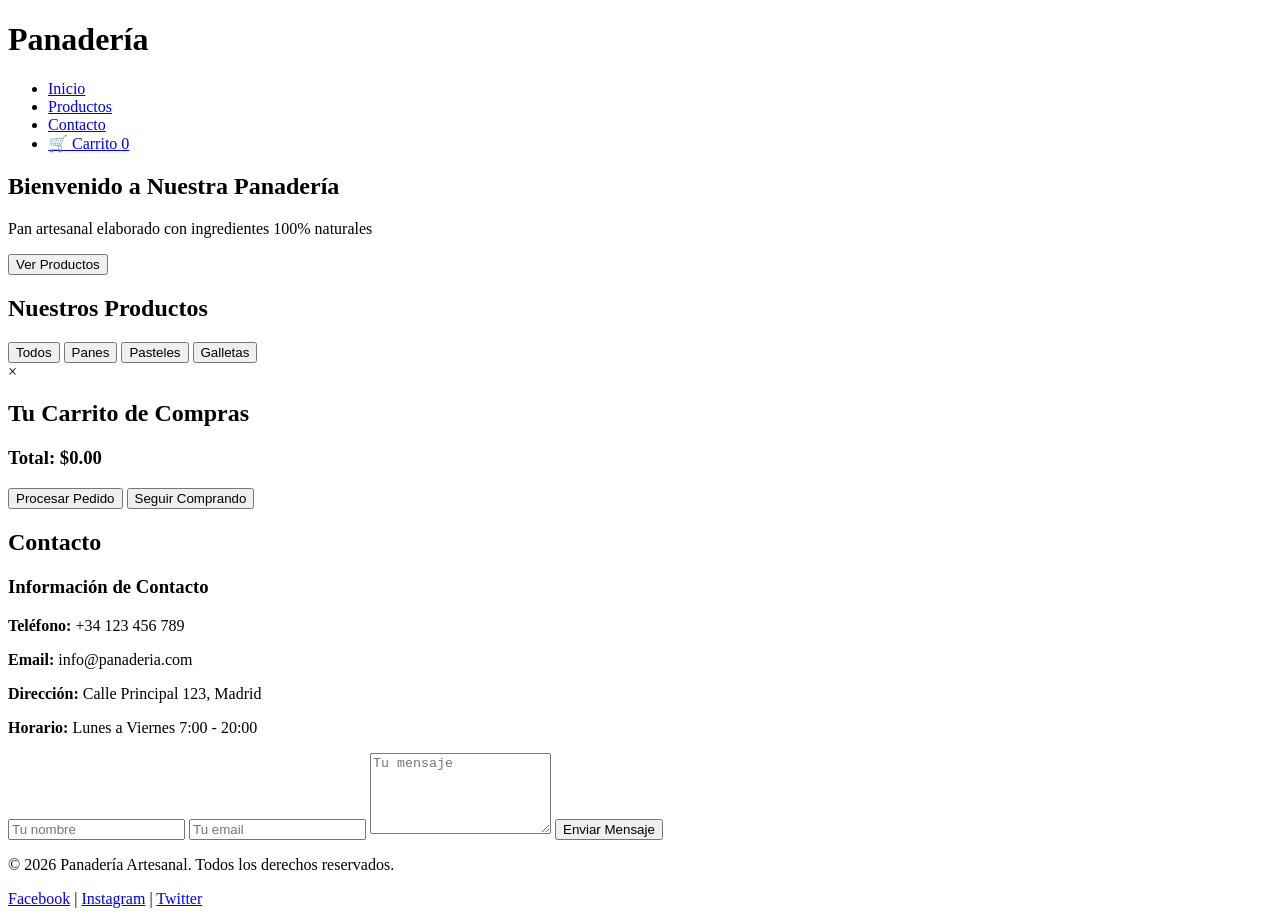
==== index.html @ dc88ebb2 "index.html" ====
<!DOCTYPE html>
<html lang="es">
<head>
    <meta charset="UTF-8">
    <meta name="viewport" content="width=device-width, initial-scale=1.0">
    <title>Panadería</title>
    <link rel="stylesheet" href="styles.css">
</head>
<body>
    <header class="header">
        <div class="container">
            <div class="logo">
                <h1>Panadería</h1>
            </div>
            <nav class="navbar">
                <ul>
                    <li><a href="#inicio">Inicio</a></li>
                    <li><a href="#productos">Productos</a></li>
                    <li><a href="#contacto">Contacto</a></li>
                    <li><a href="#carrito" class="carrito-link">🛒 Carrito <span id="contador-carrito">0</span></a></li>
                </ul>
            </nav>
        </div>
    </header>

    <section class="hero" id="inicio">
        <div class="container">
            <h2>Bienvenido a Nuestra Panadería</h2>
            <p>Pan artesanal elaborado con ingredientes 100% naturales</p>
            <button class="btn-primario" onclick="document.getElementById('productos').scrollIntoView({behavior: 'smooth'})">
                Ver Productos
            </button>
        </div>
    </section>

    <section class="productos" id="productos">
        <div class="container">
            <h2>Nuestros Productos</h2>
            <div class="filtros">
                <button class="filtro-btn activo" onclick="filtrarProductos('todos')">Todos</button>
                <button class="filtro-btn" onclick="filtrarProductos('panes')">Panes</button>
                <button class="filtro-btn" onclick="filtrarProductos('pasteles')">Pasteles</button>
                <button class="filtro-btn" onclick="filtrarProductos('galletas')">Galletas</button>
            </div>
            <div class="grid-productos" id="grid-productos">
            </div>
        </div>
    </section>

    <!-- MODAL DEL CARRITO -->
    <div id="modal-carrito" class="modal">
        <div class="modal-contenido">
            <span class="cerrar" onclick="cerrarCarrito()">&times;</span>
            <h2>Tu Carrito de Compras</h2>
            <div id="contenido-carrito">
        
            </div>
            <div class="total-carrito">
                <h3>Total: $<span id="total">0.00</span></h3>
                <button class="btn-primario" onclick="procesarPedido()">Procesar Pedido</button>
                <button class="btn-secundario" onclick="cerrarCarrito()">Seguir Comprando</button>
            </div>
        </div>
    </div>

    <section class="contacto" id="contacto">
        <div class="container">
            <h2>Contacto</h2>
            <div class="contacto-grid">
                <div class="contacto-info">
                    <h3>Información de Contacto</h3>
                    <p><strong>Teléfono:</strong> +34 123 456 789</p>
                    <p><strong>Email:</strong> info@panaderia.com</p>
                    <p><strong>Dirección:</strong> Calle Principal 123, Madrid</p>
                    <p><strong>Horario:</strong> Lunes a Viernes 7:00 - 20:00</p>
                </div>
                <form class="formulario-contacto" onsubmit="enviarContacto(event)">
                    <input type="text" id="nombre" placeholder="Tu nombre" required>
                    <input type="email" id="email" placeholder="Tu email" required>
                    <textarea id="mensaje" placeholder="Tu mensaje" rows="5" required></textarea>
                    <button type="submit" class="btn-primario">Enviar Mensaje</button>
                </form>
            </div>
        </div>
    </section>

    <footer class="footer">
        <div class="container">
            <p>&copy; 2026 Panadería Artesanal. Todos los derechos reservados.</p>
            <div class="redes-sociales">
                <a href="#">Facebook</a> | 
                <a href="#">Instagram</a> | 
                <a href="#">Twitter</a>
            </div>
        </div>
    </footer>

    <script src="javaScript.js"></script>
</body>
</html>
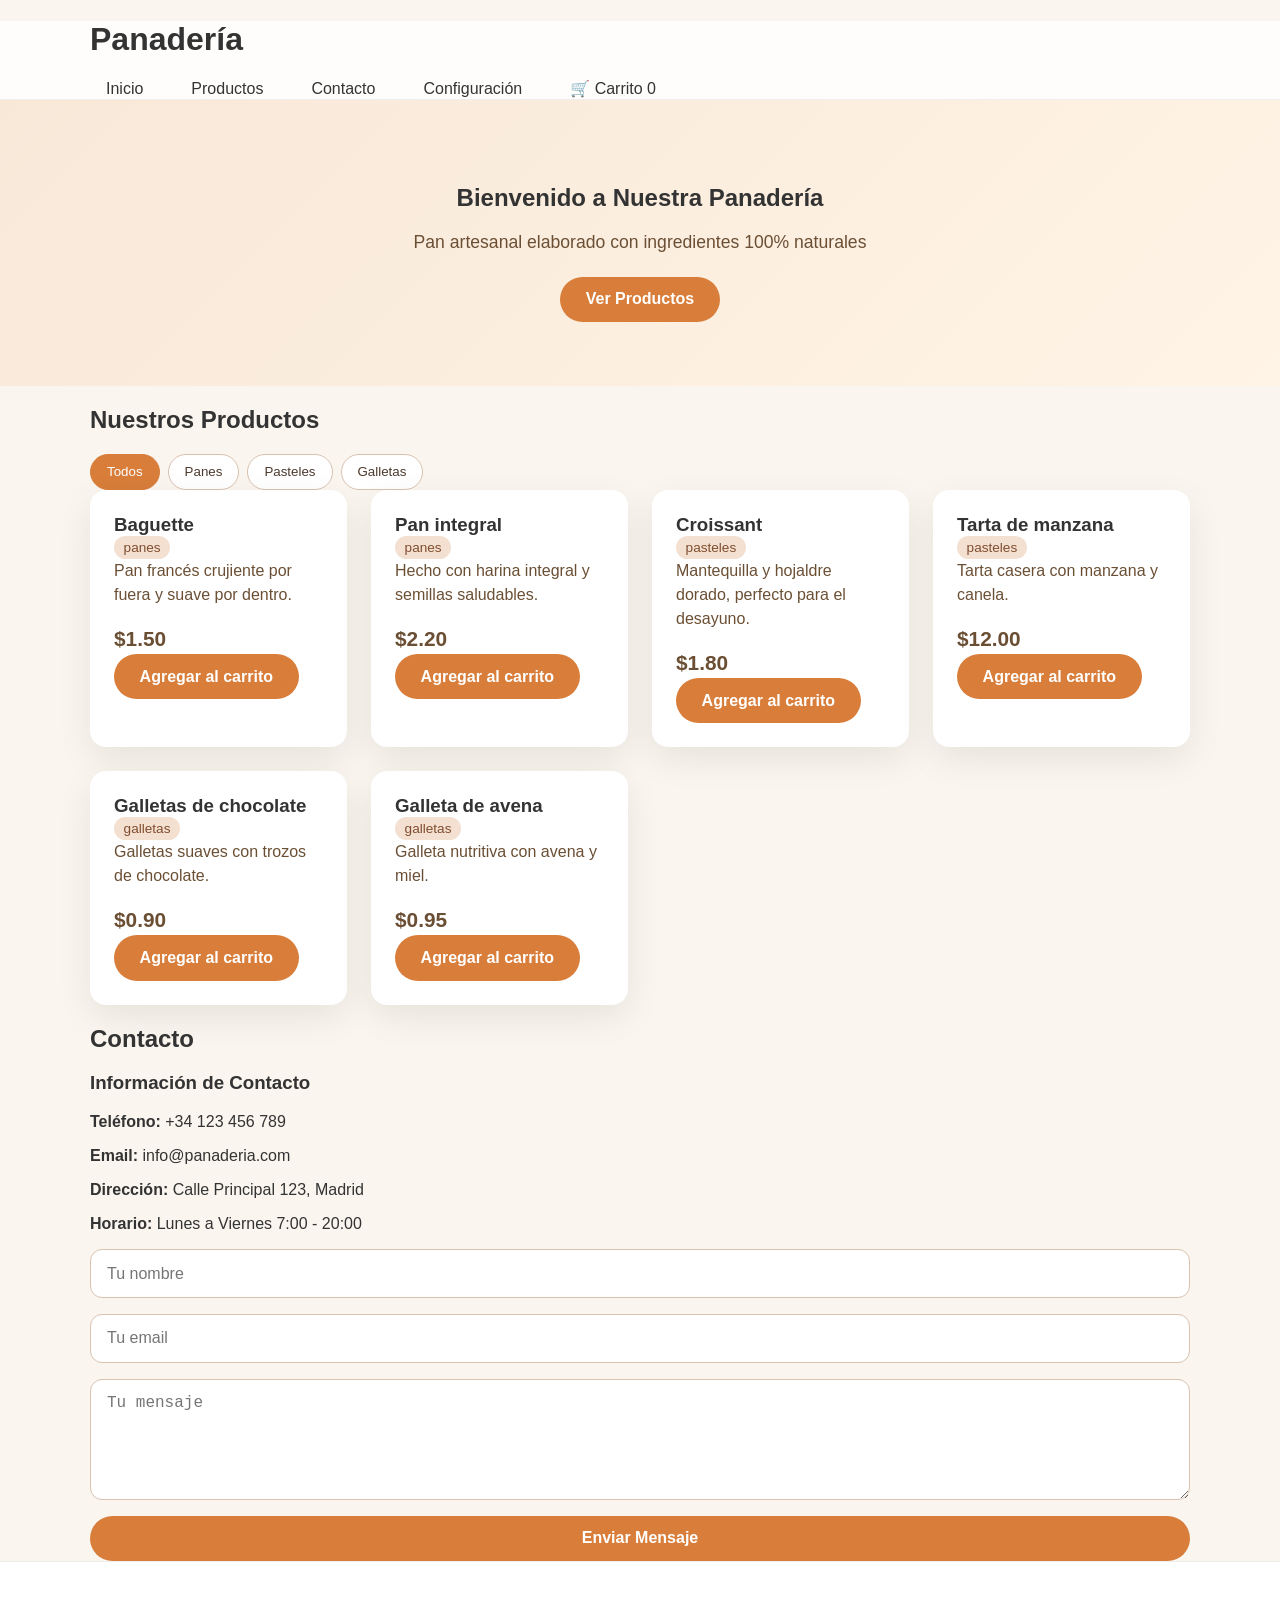
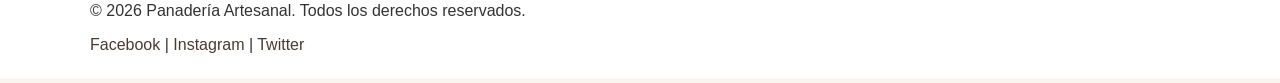
==== commit cee4272a: "html por completar" ====
--- a/index.html
+++ b/index.html
@@ -15,9 +15,10 @@
             <nav class="navbar">
                 <ul>
                     <li><a href="#inicio">Inicio</a></li>
-                    <li><a href="#productos">Productos</a></li>
-                    <li><a href="#contacto">Contacto</a></li>
-                    <li><a href="#carrito" class="carrito-link">🛒 Carrito <span id="contador-carrito">0</span></a></li>
+                    <li><a href="configura/productos.html">Productos</a></li>
+                    <li><a href="configura/contactos.html">Contacto</a></li>
+                    <li><a href="configura/cofi.html">Configuración</a></li>
+                    <li><a href="configura/carrito.html" class="carrito-link">🛒 Carrito <span id="contador-carrito">0</span></a></li>
                 </ul>
             </nav>
         </div>
@@ -47,7 +48,6 @@
         </div>
     </section>
 
-    <!-- MODAL DEL CARRITO -->
     <div id="modal-carrito" class="modal">
         <div class="modal-contenido">
             <span class="cerrar" onclick="cerrarCarrito()">&times;</span>
--- a/styles.css
+++ b/styles.css
@@ -0,0 +1,290 @@
+* {
+    box-sizing: border-box;
+}
+
+body {
+    margin: 0;
+    font-family: 'Segoe UI', Tahoma, Geneva, Verdana, sans-serif;
+    background: #faf5ef;
+    color: #333;
+}
+
+a {
+    color: inherit;
+    text-decoration: none;
+}
+
+button {
+    cursor: pointer;
+    border: none;
+}
+
+.container {
+    width: min(1100px, 90%);
+    margin: 0 auto;
+}
+
+.header {
+    background: #ffffffcc;
+    position: sticky;
+    top: 0;
+    z-index: 10;
+    border-bottom: 1px solid #eee;
+}
+
+.header-content {
+    display: flex;
+    align-items: center;
+    justify-content: space-between;
+    padding: 1rem 0;
+}
+
+.logo a {
+    font-size: 1.5rem;
+    font-weight: 700;
+}
+
+.navbar ul {
+    list-style: none;
+    display: flex;
+    gap: 1rem;
+    align-items: center;
+    margin: 0;
+    padding: 0;
+}
+
+.navbar a,
+.carrito-btn {
+    color: #333;
+    padding: 0.65rem 1rem;
+    border-radius: 999px;
+    transition: background 0.2s ease;
+}
+
+.navbar a:hover,
+.carrito-btn:hover {
+    background: #f2d1b3;
+}
+
+.hero {
+    background: linear-gradient(135deg, #f8e8d8 0%, #fff4e6 100%);
+    padding: 4rem 0;
+    text-align: center;
+}
+
+.hero h1 {
+    margin: 0 0 1rem;
+    font-size: clamp(2.25rem, 4vw, 3.5rem);
+}
+
+.hero p {
+    margin: 0 0 1.5rem;
+    font-size: 1.1rem;
+    color: #6b4f34;
+}
+
+.btn-primario,
+.btn-secundario {
+    display: inline-flex;
+    align-items: center;
+    justify-content: center;
+    border-radius: 999px;
+    padding: 0.85rem 1.6rem;
+    font-size: 1rem;
+    font-weight: 600;
+}
+
+.btn-primario {
+    background: #d87d3a;
+    color: #fff;
+}
+
+.btn-secundario {
+    background: #f3f1ee;
+    color: #4d3a2e;
+    border: 1px solid #d9c2af;
+}
+
+.section-header {
+    display: flex;
+    align-items: center;
+    justify-content: space-between;
+    gap: 1rem;
+    flex-wrap: wrap;
+    margin-bottom: 2rem;
+}
+
+.section-header h2 {
+    margin: 0;
+    font-size: 2rem;
+}
+
+.filtros {
+    display: flex;
+    flex-wrap: wrap;
+    gap: 0.5rem;
+}
+
+.filtro-btn {
+    background: #fff;
+    color: #4d3a2e;
+    border: 1px solid #d9c2af;
+    border-radius: 999px;
+    padding: 0.6rem 1rem;
+}
+
+.filtro-btn.activo,
+.filtro-btn:hover {
+    background: #d87d3a;
+    color: #fff;
+    border-color: #d87d3a;
+}
+
+.grid-productos {
+    display: grid;
+    grid-template-columns: repeat(auto-fit, minmax(240px, 1fr));
+    gap: 1.5rem;
+}
+
+.producto-card {
+    background: #fff;
+    border-radius: 1rem;
+    padding: 1.5rem;
+    box-shadow: 0 12px 35px rgba(0,0,0,0.08);
+    display: flex;
+    flex-direction: column;
+    gap: 1rem;
+}
+
+.producto-card h3 {
+    margin: 0;
+}
+
+.producto-card p {
+    margin: 0;
+    color: #6b4f34;
+    line-height: 1.5;
+}
+
+.producto-categoria {
+    display: inline-block;
+    background: #f4e0d1;
+    color: #7f4d2f;
+    border-radius: 999px;
+    padding: 0.25rem 0.6rem;
+    font-size: 0.85rem;
+}
+
+.producto-precio {
+    font-size: 1.3rem;
+    font-weight: 700;
+    color: #d87d3a;
+}
+
+.producto-card button {
+    margin-top: auto;
+}
+
+.modal {
+    display: none;
+    position: fixed;
+    inset: 0;
+    background: rgba(0, 0, 0, 0.55);
+    justify-content: center;
+    align-items: center;
+    padding: 1rem;
+}
+
+.modal.activo {
+    display: flex;
+}
+
+.modal-contenido {
+    width: min(620px, 100%);
+    background: #fff;
+    border-radius: 1rem;
+    padding: 2rem;
+    position: relative;
+}
+
+.cerrar {
+    position: absolute;
+    right: 1rem;
+    top: 1rem;
+    font-size: 1.5rem;
+    cursor: pointer;
+    color: #4d3a2e;
+}
+
+.total-carrito {
+    margin-top: 1.5rem;
+    display: flex;
+    align-items: center;
+    justify-content: space-between;
+    gap: 1rem;
+    flex-wrap: wrap;
+}
+
+.contacto-section {
+    display: grid;
+    grid-template-columns: 1fr 1fr;
+    gap: 2rem;
+    align-items: start;
+    padding: 4rem 0;
+}
+
+.contacto-texto h2,
+.contacto-texto p {
+    margin: 0 0 1rem;
+}
+
+.formulario-contacto {
+    display: grid;
+    gap: 1rem;
+}
+
+.formulario-contacto input,
+.formulario-contacto textarea {
+    width: 100%;
+    border: 1px solid #d9c2af;
+    border-radius: 0.75rem;
+    padding: 0.9rem 1rem;
+    font-size: 1rem;
+}
+
+.formulario-contacto button {
+    align-self: start;
+}
+
+.footer {
+    background: #fff;
+    padding: 1.5rem 0;
+    border-top: 1px solid #eee;
+}
+
+.footer-content {
+    display: flex;
+    align-items: center;
+    justify-content: space-between;
+    gap: 1rem;
+    flex-wrap: wrap;
+}
+
+.footer a {
+    color: #4d3a2e;
+}
+
+@media (max-width: 768px) {
+    .header-content,
+    .footer-content,
+    .section-header,
+    .contacto-section {
+        flex-direction: column;
+        align-items: stretch;
+    }
+
+    .navbar ul {
+        flex-wrap: wrap;
+        justify-content: center;
+    }
+}
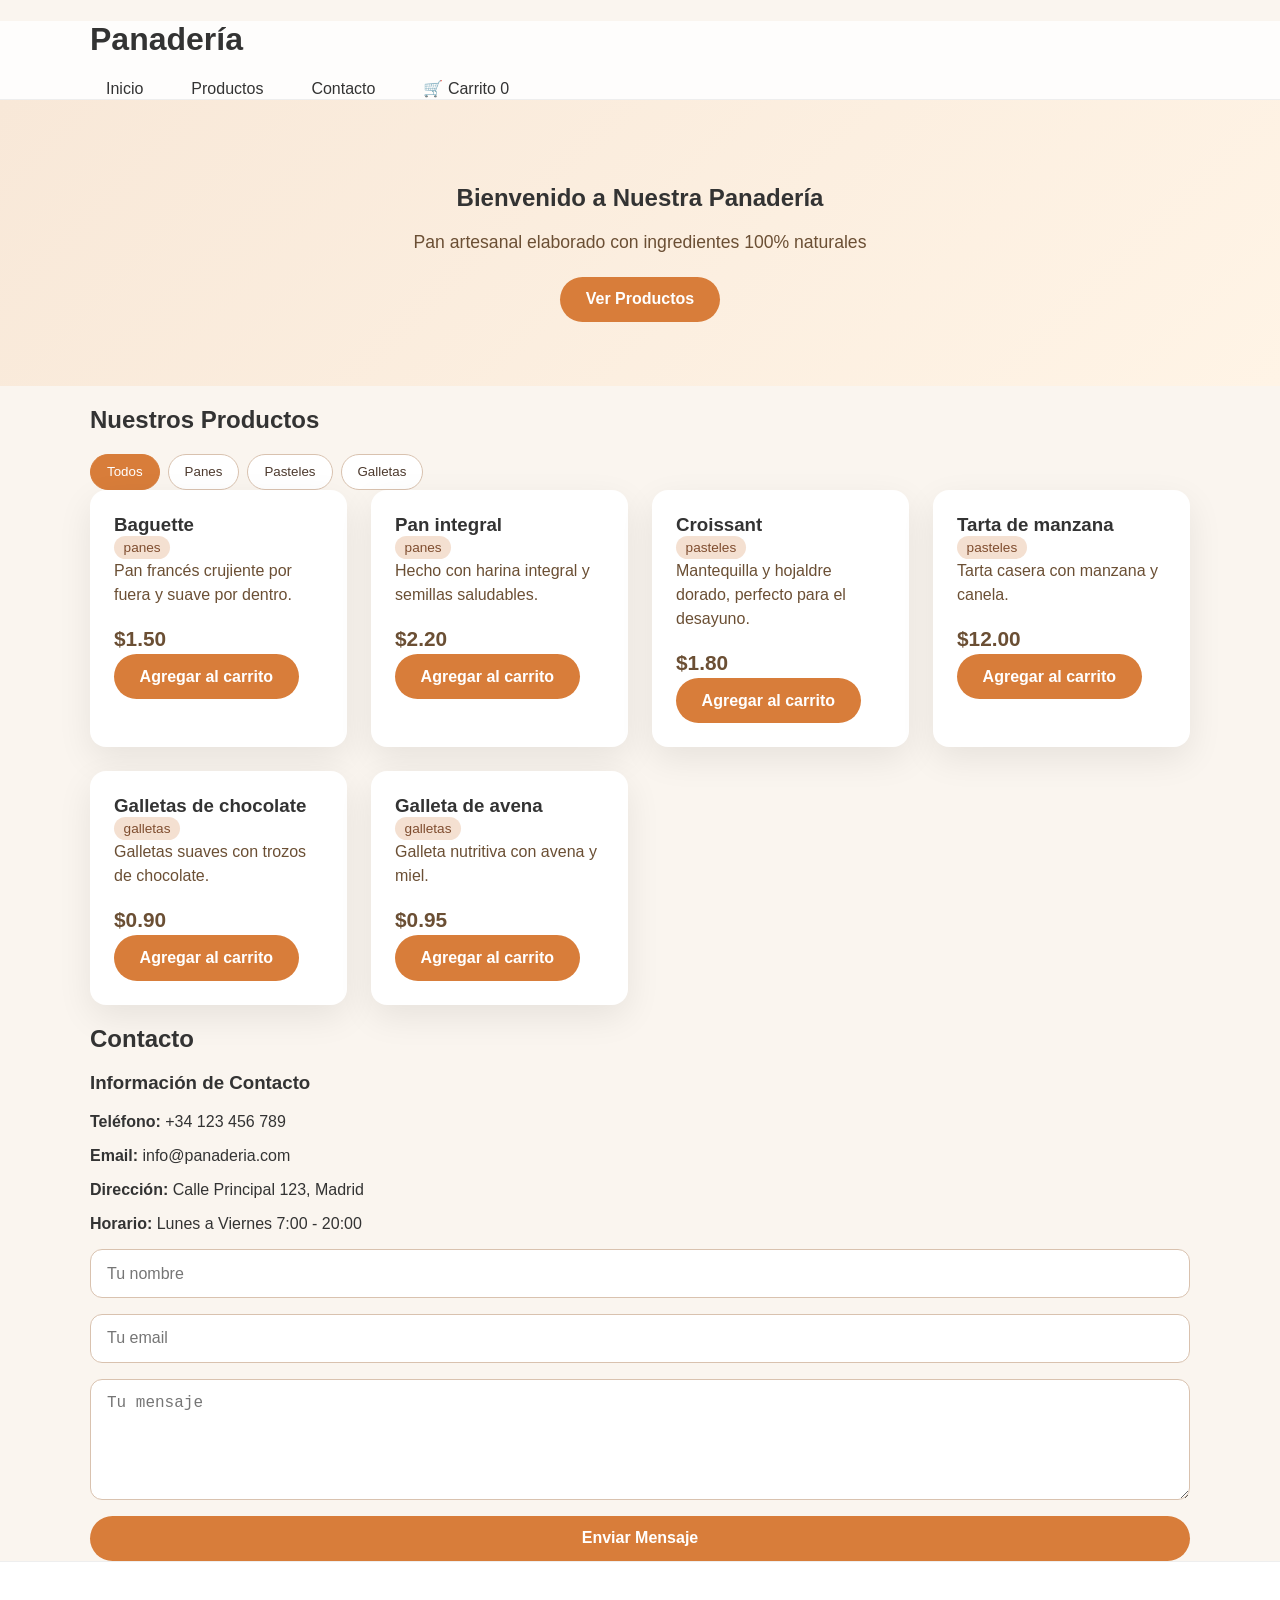
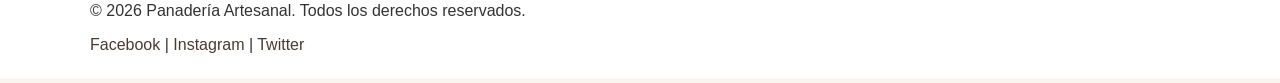
==== commit af974cdf: "cambios" ====
--- a/index.html
+++ b/index.html
@@ -2,6 +2,7 @@
 <html lang="es">
 <head>
     <meta charset="UTF-8">
+    <link rel="icon" type="image/png" href="logo.png">
     <meta name="viewport" content="width=device-width, initial-scale=1.0">
     <title>Panadería</title>
     <link rel="stylesheet" href="styles.css">
@@ -15,10 +16,9 @@
             <nav class="navbar">
                 <ul>
                     <li><a href="#inicio">Inicio</a></li>
-                    <li><a href="configura/productos.html">Productos</a></li>
-                    <li><a href="configura/contactos.html">Contacto</a></li>
-                    <li><a href="configura/cofi.html">Configuración</a></li>
-                    <li><a href="configura/carrito.html" class="carrito-link">🛒 Carrito <span id="contador-carrito">0</span></a></li>
+                    <li><a href="#productos">Productos</a></li>
+                    <li><a href="#contacto">Contacto</a></li>
+                    <li><a href="#carrito" class="carrito-link">🛒 Carrito <span id="contador-carrito">0</span></a></li>
                 </ul>
             </nav>
         </div>
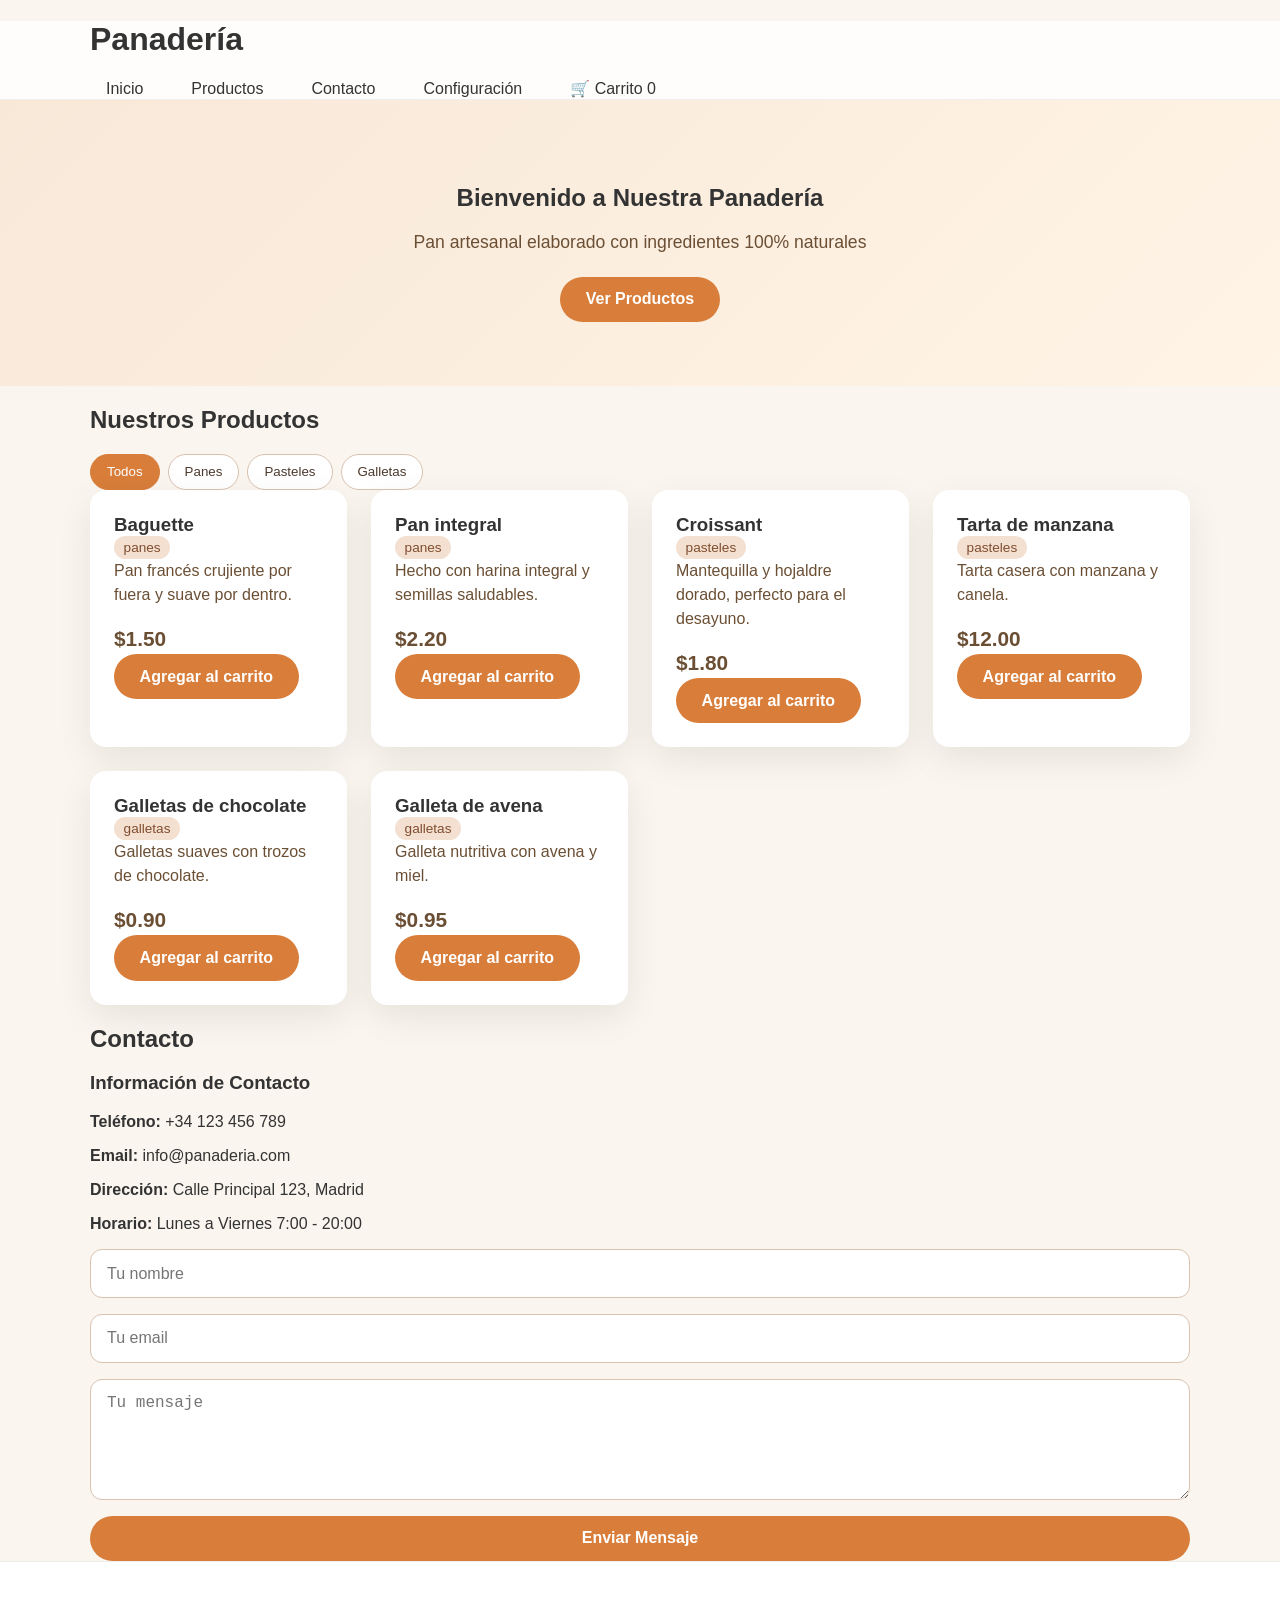
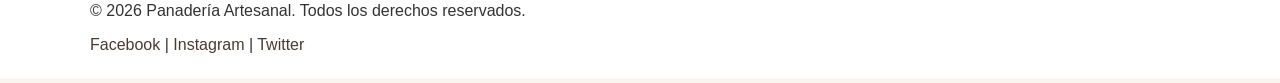
==== commit f958067d: "configuracion" ====
--- a/index.html
+++ b/index.html
@@ -16,9 +16,10 @@
             <nav class="navbar">
                 <ul>
                     <li><a href="#inicio">Inicio</a></li>
-                    <li><a href="#productos">Productos</a></li>
-                    <li><a href="#contacto">Contacto</a></li>
-                    <li><a href="#carrito" class="carrito-link">🛒 Carrito <span id="contador-carrito">0</span></a></li>
+                    <li><a href="configura/productos.html">Productos</a></li>
+                    <li><a href="configura/contactos.html">Contacto</a></li>
+                    <li><a href="configura/cofi.html">Configuración</a></li>
+                    <li><a href="configura/carrito.html" class="carrito-link">🛒 Carrito <span id="contador-carrito">0</span></a></li>
                 </ul>
             </nav>
         </div>
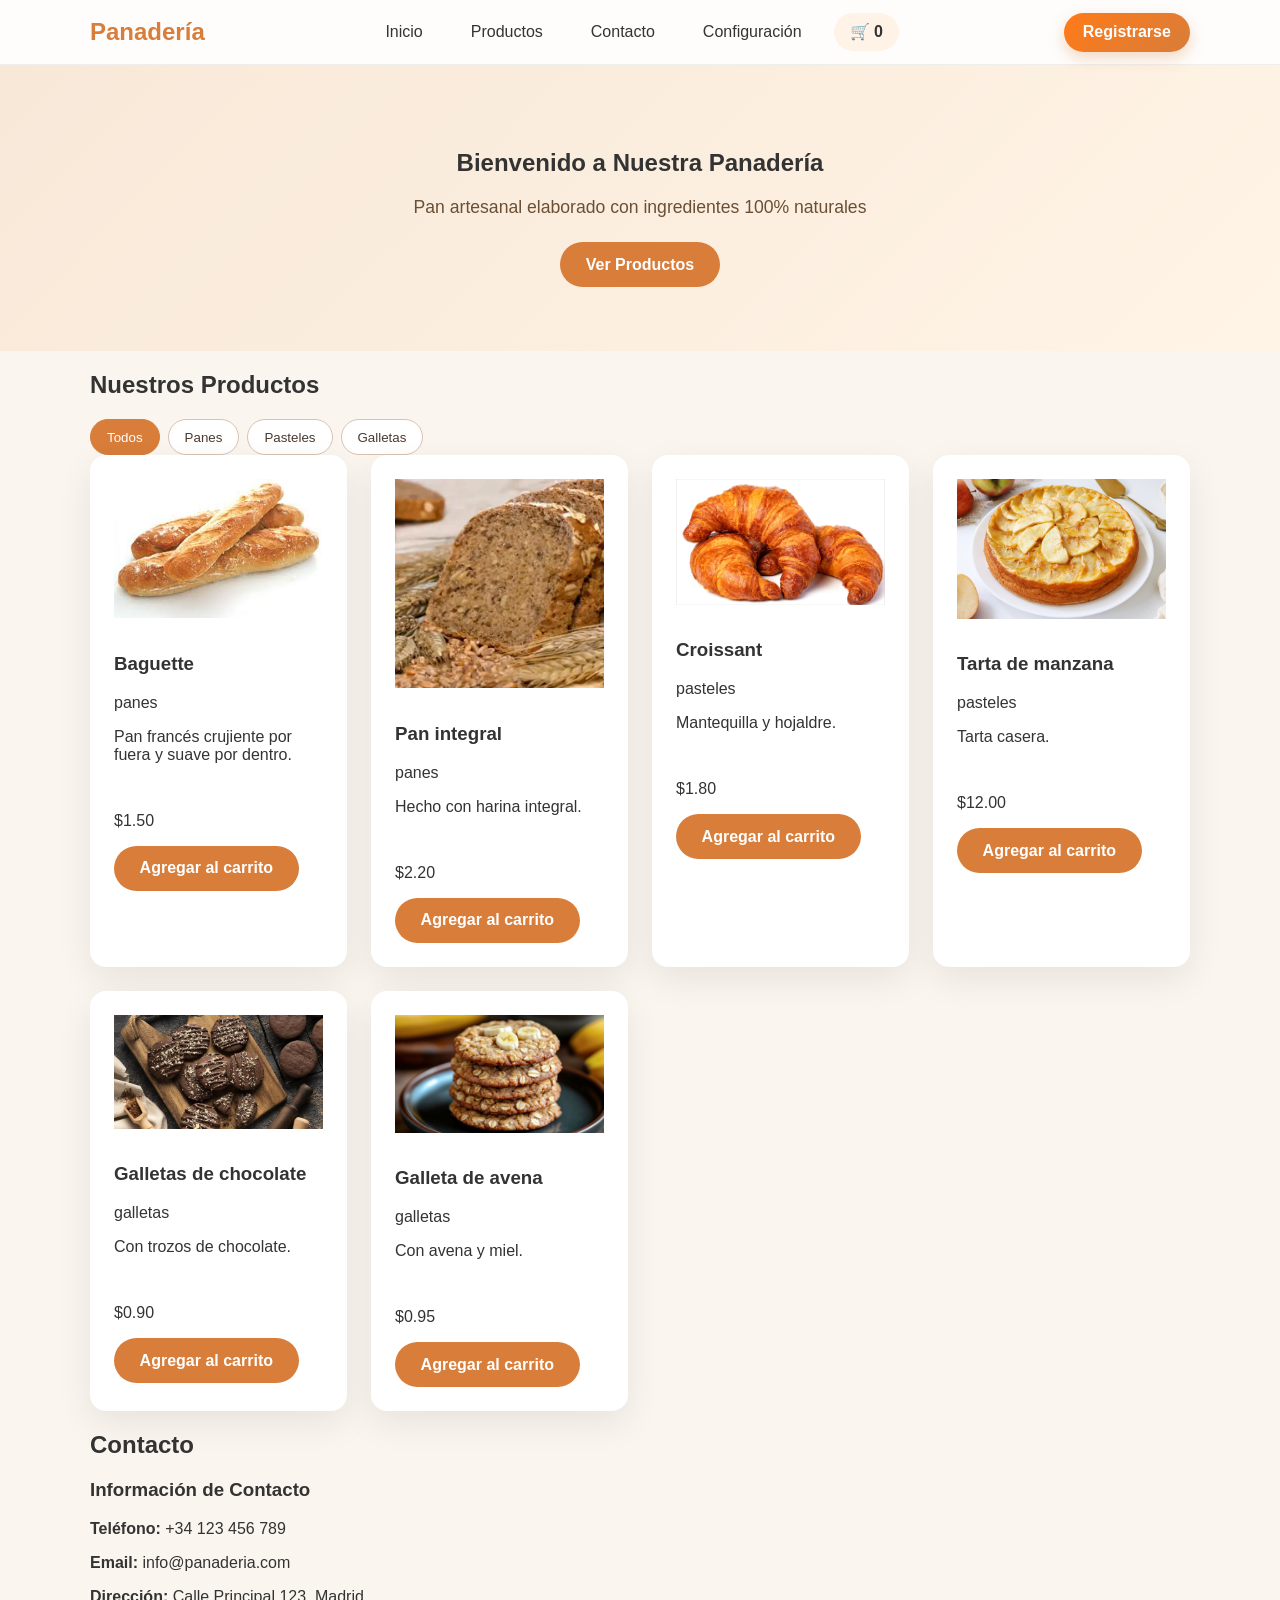
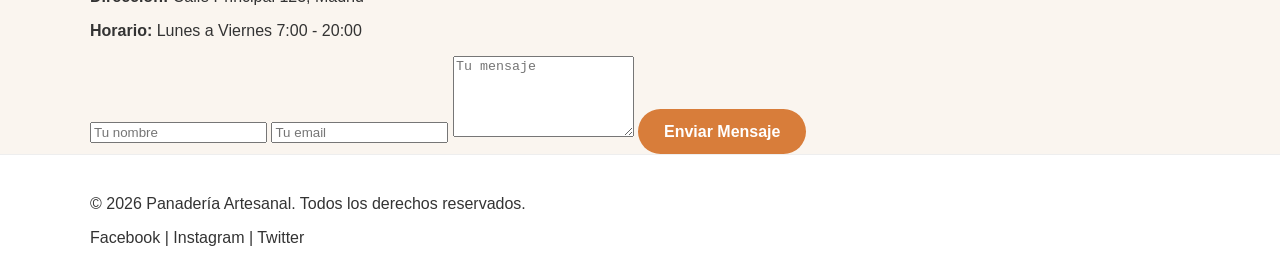
==== commit 7240dc4d: "index.html" ====
--- a/index.html
+++ b/index.html
@@ -8,28 +8,45 @@
     <link rel="stylesheet" href="styles.css">
 </head>
 <body>
+
     <header class="header">
-        <div class="container">
-            <div class="logo">
-                <h1>Panadería</h1>
-            </div>
-            <nav class="navbar">
-                <ul>
-                    <li><a href="#inicio">Inicio</a></li>
-                    <li><a href="configura/productos.html">Productos</a></li>
-                    <li><a href="configura/contactos.html">Contacto</a></li>
-                    <li><a href="configura/cofi.html">Configuración</a></li>
-                    <li><a href="configura/carrito.html" class="carrito-link">🛒 Carrito <span id="contador-carrito">0</span></a></li>
-                </ul>
-            </nav>
+    <div class="container header-content">
+
+        <!-- LOGO -->
+        <div class="logo">
+            <a href="#">Panadería</a>
         </div>
-    </header>
+
+        <!-- NAV -->
+        <nav class="navbar">
+            <ul>
+                <li><a href="#inicio">Inicio</a></li>
+                <li><a href="configura/productos.html">Productos</a></li>
+                <li><a href="configura/contactos.html">Contacto</a></li>
+                <li><a href="configura/cofi.html">Configuración</a></li>
+                <li>
+                    <a href="configura/carrito.html" class="carrito-btn">
+                        🛒 <span id="contador-carrito">0</span>
+                    </a>
+                </li>
+            </ul>
+        </nav>
+
+        <div class="registro-box">
+            <a href="registro/registro.html" class="btn-registro">
+                Registrarse
+            </a>
+        </div>
+
+    </div>
+</header>
 
     <section class="hero" id="inicio">
         <div class="container">
             <h2>Bienvenido a Nuestra Panadería</h2>
             <p>Pan artesanal elaborado con ingredientes 100% naturales</p>
-            <button class="btn-primario" onclick="document.getElementById('productos').scrollIntoView({behavior: 'smooth'})">
+            <button class="btn-primario"
+                onclick="document.getElementById('productos').scrollIntoView({behavior: 'smooth'})">
                 Ver Productos
             </button>
         </div>
@@ -38,14 +55,15 @@
     <section class="productos" id="productos">
         <div class="container">
             <h2>Nuestros Productos</h2>
+
             <div class="filtros">
                 <button class="filtro-btn activo" onclick="filtrarProductos('todos')">Todos</button>
                 <button class="filtro-btn" onclick="filtrarProductos('panes')">Panes</button>
                 <button class="filtro-btn" onclick="filtrarProductos('pasteles')">Pasteles</button>
                 <button class="filtro-btn" onclick="filtrarProductos('galletas')">Galletas</button>
             </div>
-            <div class="grid-productos" id="grid-productos">
-            </div>
+
+            <div class="grid-productos" id="grid-productos"></div>
         </div>
     </section>
 
@@ -53,9 +71,9 @@
         <div class="modal-contenido">
             <span class="cerrar" onclick="cerrarCarrito()">&times;</span>
             <h2>Tu Carrito de Compras</h2>
-            <div id="contenido-carrito">
-        
-            </div>
+
+            <div id="contenido-carrito"></div>
+
             <div class="total-carrito">
                 <h3>Total: $<span id="total">0.00</span></h3>
                 <button class="btn-primario" onclick="procesarPedido()">Procesar Pedido</button>
@@ -67,6 +85,7 @@
     <section class="contacto" id="contacto">
         <div class="container">
             <h2>Contacto</h2>
+
             <div class="contacto-grid">
                 <div class="contacto-info">
                     <h3>Información de Contacto</h3>
@@ -75,6 +94,7 @@
                     <p><strong>Dirección:</strong> Calle Principal 123, Madrid</p>
                     <p><strong>Horario:</strong> Lunes a Viernes 7:00 - 20:00</p>
                 </div>
+
                 <form class="formulario-contacto" onsubmit="enviarContacto(event)">
                     <input type="text" id="nombre" placeholder="Tu nombre" required>
                     <input type="email" id="email" placeholder="Tu email" required>
@@ -88,6 +108,7 @@
     <footer class="footer">
         <div class="container">
             <p>&copy; 2026 Panadería Artesanal. Todos los derechos reservados.</p>
+
             <div class="redes-sociales">
                 <a href="#">Facebook</a> | 
                 <a href="#">Instagram</a> | 
--- a/styles.css
+++ b/styles.css
@@ -23,6 +23,7 @@
     width: min(1100px, 90%);
     margin: 0 auto;
 }
+
 
 .header {
     background: #ffffffcc;
@@ -32,17 +33,21 @@
     border-bottom: 1px solid #eee;
 }
 
+
 .header-content {
     display: flex;
     align-items: center;
     justify-content: space-between;
-    padding: 1rem 0;
-}
+    padding: 0.8rem 0;
+}
+
 
 .logo a {
     font-size: 1.5rem;
     font-weight: 700;
-}
+    color: #d87d3a;
+}
+
 
 .navbar ul {
     list-style: none;
@@ -52,6 +57,7 @@
     margin: 0;
     padding: 0;
 }
+
 
 .navbar a,
 .carrito-btn {
@@ -66,6 +72,33 @@
     background: #f2d1b3;
 }
 
+/* 🛒 CARRITO */
+.carrito-btn {
+    background: #fff3e8;
+    font-weight: 600;
+}
+
+.registro-box {
+    display: flex;
+    align-items: center;
+}
+
+.btn-registro {
+    background: linear-gradient(135deg, #ff7a18, #d87d3a);
+    color: #fff;
+    padding: 0.65rem 1.2rem;
+    border-radius: 999px;
+    font-weight: 700;
+    box-shadow: 0 6px 15px rgba(216,125,58,0.3);
+    transition: all 0.2s ease;
+}
+
+.btn-registro:hover {
+    transform: translateY(-2px);
+    box-shadow: 0 10px 20px rgba(216,125,58,0.4);
+}
+
+
 .hero {
     background: linear-gradient(135deg, #f8e8d8 0%, #fff4e6 100%);
     padding: 4rem 0;
@@ -83,6 +116,7 @@
     color: #6b4f34;
 }
 
+
 .btn-primario,
 .btn-secundario {
     display: inline-flex;
@@ -104,6 +138,7 @@
     color: #4d3a2e;
     border: 1px solid #d9c2af;
 }
+
 
 .section-header {
     display: flex;
@@ -146,6 +181,7 @@
     gap: 1.5rem;
 }
 
+
 .producto-card {
     background: #fff;
     border-radius: 1rem;
@@ -156,34 +192,6 @@
     gap: 1rem;
 }
 
-.producto-card h3 {
-    margin: 0;
-}
-
-.producto-card p {
-    margin: 0;
-    color: #6b4f34;
-    line-height: 1.5;
-}
-
-.producto-categoria {
-    display: inline-block;
-    background: #f4e0d1;
-    color: #7f4d2f;
-    border-radius: 999px;
-    padding: 0.25rem 0.6rem;
-    font-size: 0.85rem;
-}
-
-.producto-precio {
-    font-size: 1.3rem;
-    font-weight: 700;
-    color: #d87d3a;
-}
-
-.producto-card button {
-    margin-top: auto;
-}
 
 .modal {
     display: none;
@@ -207,54 +215,6 @@
     position: relative;
 }
 
-.cerrar {
-    position: absolute;
-    right: 1rem;
-    top: 1rem;
-    font-size: 1.5rem;
-    cursor: pointer;
-    color: #4d3a2e;
-}
-
-.total-carrito {
-    margin-top: 1.5rem;
-    display: flex;
-    align-items: center;
-    justify-content: space-between;
-    gap: 1rem;
-    flex-wrap: wrap;
-}
-
-.contacto-section {
-    display: grid;
-    grid-template-columns: 1fr 1fr;
-    gap: 2rem;
-    align-items: start;
-    padding: 4rem 0;
-}
-
-.contacto-texto h2,
-.contacto-texto p {
-    margin: 0 0 1rem;
-}
-
-.formulario-contacto {
-    display: grid;
-    gap: 1rem;
-}
-
-.formulario-contacto input,
-.formulario-contacto textarea {
-    width: 100%;
-    border: 1px solid #d9c2af;
-    border-radius: 0.75rem;
-    padding: 0.9rem 1rem;
-    font-size: 1rem;
-}
-
-.formulario-contacto button {
-    align-self: start;
-}
 
 .footer {
     background: #fff;
@@ -262,29 +222,15 @@
     border-top: 1px solid #eee;
 }
 
-.footer-content {
-    display: flex;
-    align-items: center;
-    justify-content: space-between;
-    gap: 1rem;
-    flex-wrap: wrap;
-}
-
-.footer a {
-    color: #4d3a2e;
-}
 
 @media (max-width: 768px) {
-    .header-content,
-    .footer-content,
-    .section-header,
-    .contacto-section {
+    .header-content {
         flex-direction: column;
-        align-items: stretch;
+        gap: 0.5rem;
     }
 
     .navbar ul {
         flex-wrap: wrap;
         justify-content: center;
     }
-}
+}
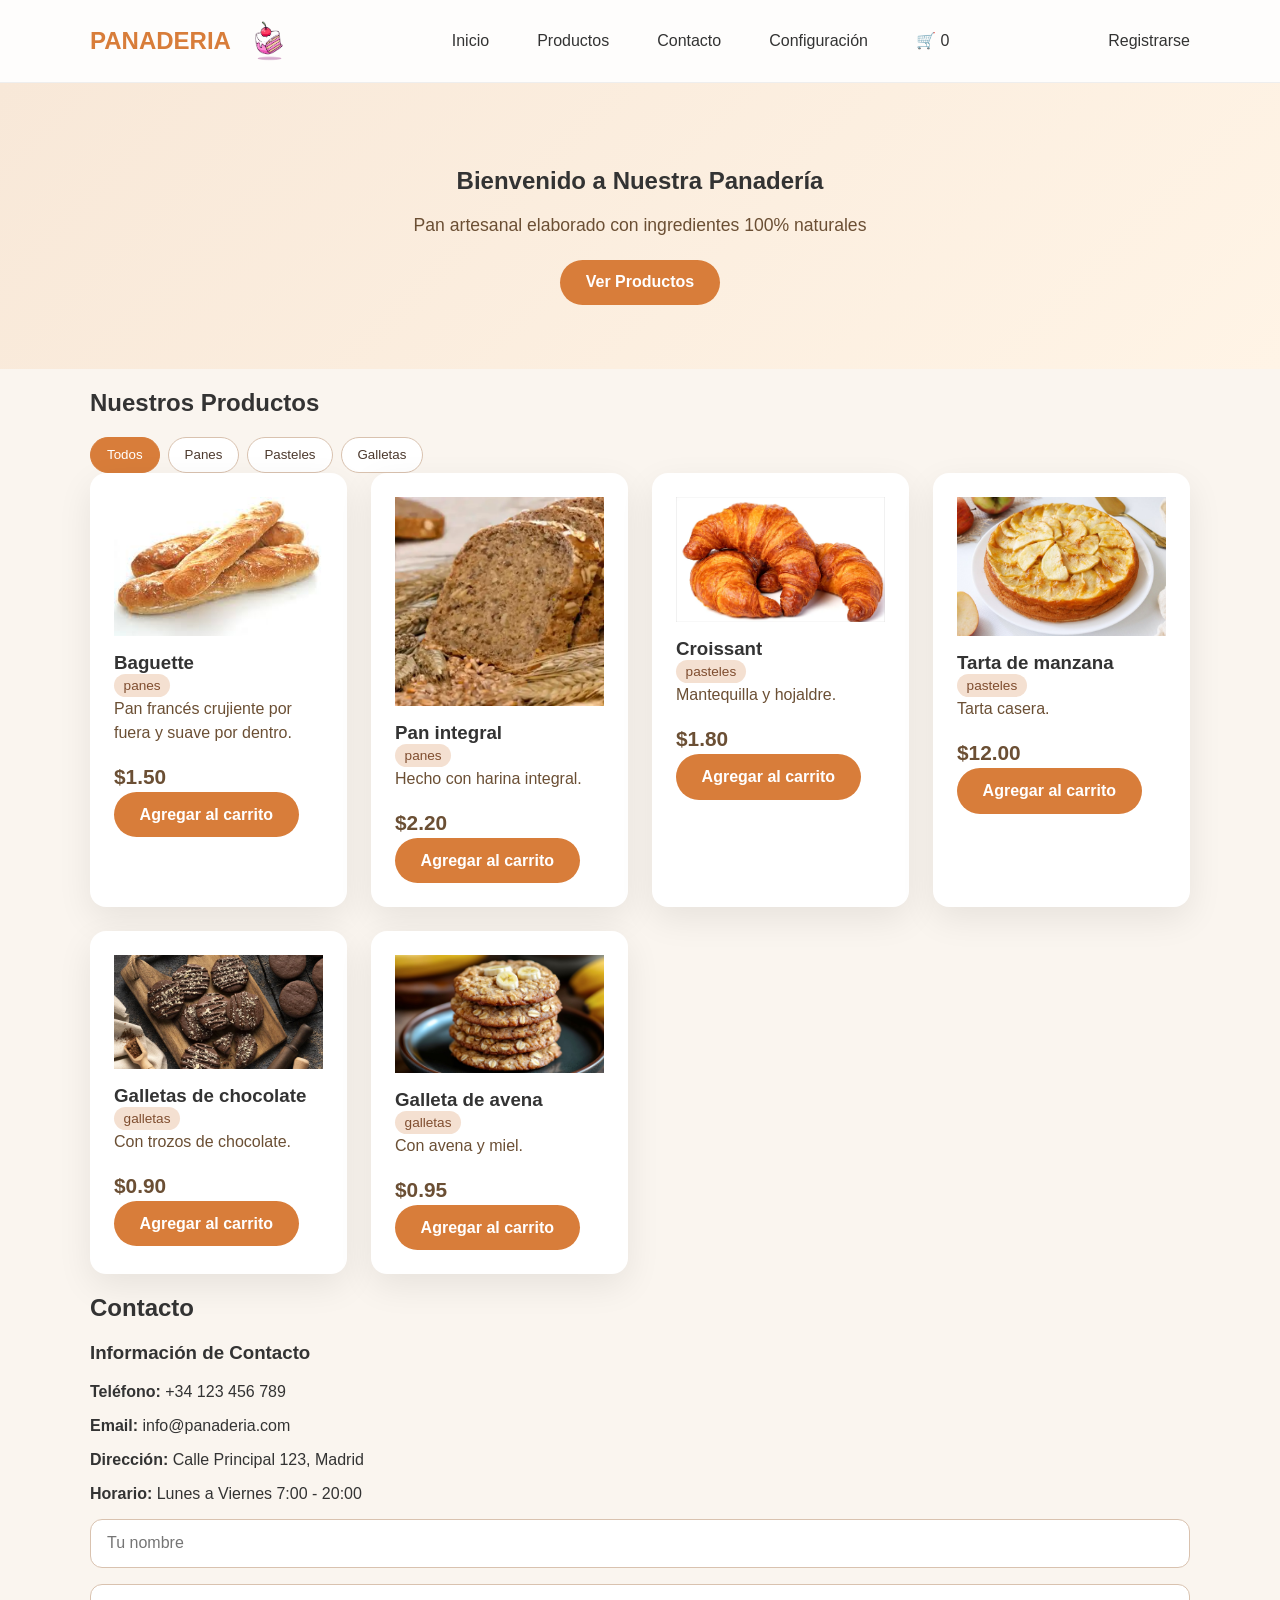
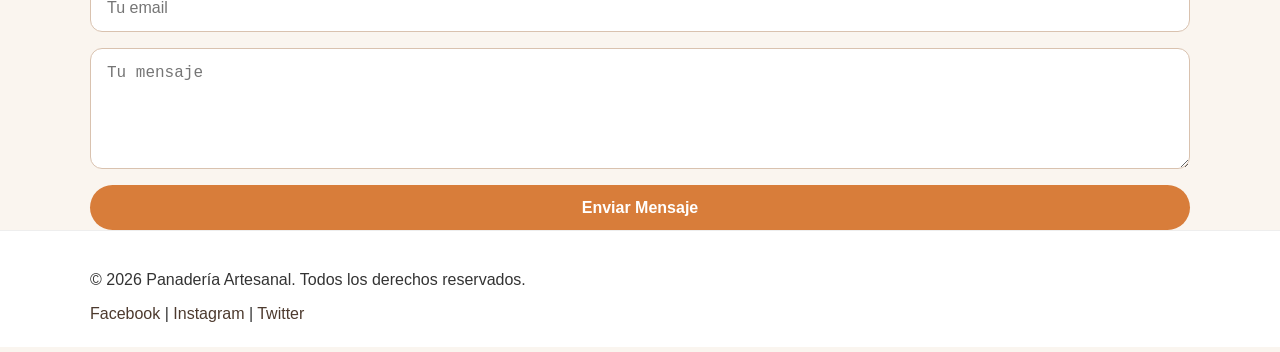
==== commit fd708b27: "Actualización: agregué logo y texto PANADERIA" ====
--- a/index.html
+++ b/index.html
@@ -12,12 +12,13 @@
     <header class="header">
     <div class="container header-content">
 
-        <!-- LOGO -->
         <div class="logo">
-            <a href="#">Panadería</a>
+        <a href="index.html">
+            <span class="logo-texto">PANADERIA</span>
+            <img src="imagen/logo.png" alt="Logo de la panadería">
+        </a>
         </div>
 
-        <!-- NAV -->
         <nav class="navbar">
             <ul>
                 <li><a href="#inicio">Inicio</a></li>
--- a/styles.css
+++ b/styles.css
@@ -23,7 +23,6 @@
     width: min(1100px, 90%);
     margin: 0 auto;
 }
-
 
 .header {
     background: #ffffffcc;
@@ -33,21 +32,37 @@
     border-bottom: 1px solid #eee;
 }
 
-
 .header-content {
     display: flex;
     align-items: center;
     justify-content: space-between;
-    padding: 0.8rem 0;
-}
-
-
+    padding: 1rem 0;
+}
+
+/* Modifica la regla existente de .logo a */
 .logo a {
+    display: flex;
+    align-items: center;
+    gap: 0.75rem;  /* Espacio entre el texto y el logo */
     font-size: 1.5rem;
     font-weight: 700;
-    color: #d87d3a;
-}
-
+}
+
+.logo-texto {
+    color: #d87d3a;  /* Color panadero para el texto */
+    order: 1;  /* Esto coloca el texto a la izquierda */
+}
+
+.logo img {
+    display: block;
+    max-height: 50px;
+    width: auto;
+    order: 2;  /* Esto coloca la imagen a la derecha del texto */
+}
+
+.logo img:hover {
+    transform: scale(1.02);
+}
 
 .navbar ul {
     list-style: none;
@@ -57,7 +72,6 @@
     margin: 0;
     padding: 0;
 }
-
 
 .navbar a,
 .carrito-btn {
@@ -72,33 +86,6 @@
     background: #f2d1b3;
 }
 
-/* 🛒 CARRITO */
-.carrito-btn {
-    background: #fff3e8;
-    font-weight: 600;
-}
-
-.registro-box {
-    display: flex;
-    align-items: center;
-}
-
-.btn-registro {
-    background: linear-gradient(135deg, #ff7a18, #d87d3a);
-    color: #fff;
-    padding: 0.65rem 1.2rem;
-    border-radius: 999px;
-    font-weight: 700;
-    box-shadow: 0 6px 15px rgba(216,125,58,0.3);
-    transition: all 0.2s ease;
-}
-
-.btn-registro:hover {
-    transform: translateY(-2px);
-    box-shadow: 0 10px 20px rgba(216,125,58,0.4);
-}
-
-
 .hero {
     background: linear-gradient(135deg, #f8e8d8 0%, #fff4e6 100%);
     padding: 4rem 0;
@@ -115,7 +102,6 @@
     font-size: 1.1rem;
     color: #6b4f34;
 }
-
 
 .btn-primario,
 .btn-secundario {
@@ -138,7 +124,6 @@
     color: #4d3a2e;
     border: 1px solid #d9c2af;
 }
-
 
 .section-header {
     display: flex;
@@ -181,7 +166,6 @@
     gap: 1.5rem;
 }
 
-
 .producto-card {
     background: #fff;
     border-radius: 1rem;
@@ -192,6 +176,34 @@
     gap: 1rem;
 }
 
+.producto-card h3 {
+    margin: 0;
+}
+
+.producto-card p {
+    margin: 0;
+    color: #6b4f34;
+    line-height: 1.5;
+}
+
+.producto-categoria {
+    display: inline-block;
+    background: #f4e0d1;
+    color: #7f4d2f;
+    border-radius: 999px;
+    padding: 0.25rem 0.6rem;
+    font-size: 0.85rem;
+}
+
+.producto-precio {
+    font-size: 1.3rem;
+    font-weight: 700;
+    color: #d87d3a;
+}
+
+.producto-card button {
+    margin-top: auto;
+}
 
 .modal {
     display: none;
@@ -215,6 +227,54 @@
     position: relative;
 }
 
+.cerrar {
+    position: absolute;
+    right: 1rem;
+    top: 1rem;
+    font-size: 1.5rem;
+    cursor: pointer;
+    color: #4d3a2e;
+}
+
+.total-carrito {
+    margin-top: 1.5rem;
+    display: flex;
+    align-items: center;
+    justify-content: space-between;
+    gap: 1rem;
+    flex-wrap: wrap;
+}
+
+.contacto-section {
+    display: grid;
+    grid-template-columns: 1fr 1fr;
+    gap: 2rem;
+    align-items: start;
+    padding: 4rem 0;
+}
+
+.contacto-texto h2,
+.contacto-texto p {
+    margin: 0 0 1rem;
+}
+
+.formulario-contacto {
+    display: grid;
+    gap: 1rem;
+}
+
+.formulario-contacto input,
+.formulario-contacto textarea {
+    width: 100%;
+    border: 1px solid #d9c2af;
+    border-radius: 0.75rem;
+    padding: 0.9rem 1rem;
+    font-size: 1rem;
+}
+
+.formulario-contacto button {
+    align-self: start;
+}
 
 .footer {
     background: #fff;
@@ -222,11 +282,25 @@
     border-top: 1px solid #eee;
 }
 
+.footer-content {
+    display: flex;
+    align-items: center;
+    justify-content: space-between;
+    gap: 1rem;
+    flex-wrap: wrap;
+}
+
+.footer a {
+    color: #4d3a2e;
+}
 
 @media (max-width: 768px) {
-    .header-content {
+    .header-content,
+    .footer-content,
+    .section-header,
+    .contacto-section {
         flex-direction: column;
-        gap: 0.5rem;
+        align-items: stretch;
     }
 
     .navbar ul {
